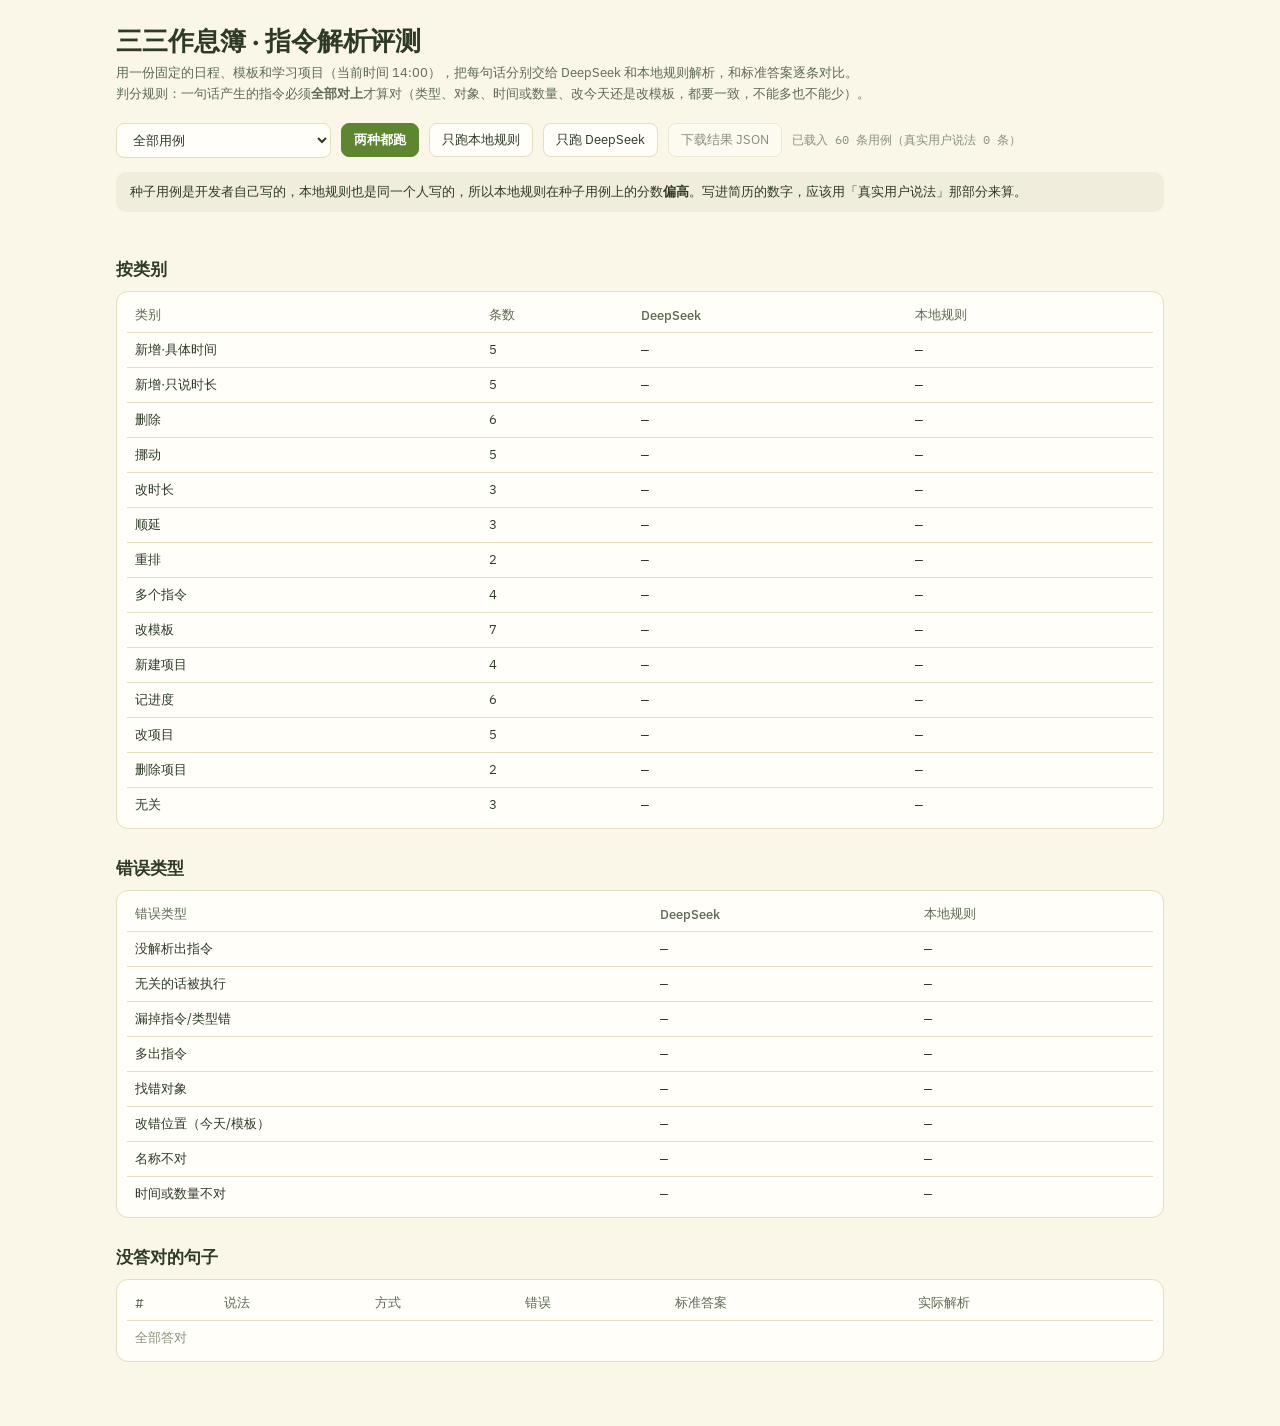
==== eval/index.html @ c24eb3aa "新增指令解析评测集；修复「往后排」被误判为改模板 评测（eval/）： - 固定场景（一天日程、基础模板、4 个学习项目，当前时间 14:00）+ 60 条种子用例，覆盖 14 类指令 - 评测页逐条" ====
<!doctype html>
<html lang="zh-CN">
<head>
<meta charset="utf-8">
<meta name="viewport" content="width=device-width,initial-scale=1">
<title>作息簿指令评测</title>
<link rel="stylesheet" href="https://fonts.googleapis.com/css2?family=Fraunces:wght@600&family=IBM+Plex+Sans:wght@400;500;600&family=IBM+Plex+Mono:wght@400;500&display=swap">
<style>
:root{
  --bg:#FAF6E8; --surface:#FFFEF9; --surface-2:#EDF0DD; --ink:#2E3A26; --ink-soft:#5F6A54; --ink-faint:#8A927C;
  --line:#E4DDBE; --accent:#5E8530; --accent-soft:#DCE7C8; --danger:#A8473A; --danger-soft:#F3E1DC; --warn:#8A6D12;
  --font-display:'Fraunces',Georgia,'Songti SC',serif; --font-body:'IBM Plex Sans','PingFang SC','Microsoft YaHei',sans-serif; --font-mono:'IBM Plex Mono',ui-monospace,monospace;
}
@media (prefers-color-scheme:dark){
  :root:not([data-theme="light"]){ --bg:#1A1F17; --surface:#22281D; --surface-2:#2A3123; --ink:#ECE8D6; --ink-soft:#B4B9A2; --ink-faint:#858C75; --line:#3A4232; --accent:#9BC96B; --accent-soft:#33402A; --danger:#E0968A; --danger-soft:#3A2621; --warn:#E0C169; }
}
:root[data-theme="dark"]{ --bg:#1A1F17; --surface:#22281D; --surface-2:#2A3123; --ink:#ECE8D6; --ink-soft:#B4B9A2; --ink-faint:#858C75; --line:#3A4232; --accent:#9BC96B; --accent-soft:#33402A; --danger:#E0968A; --danger-soft:#3A2621; --warn:#E0C169; }
*{box-sizing:border-box;}
body{margin:0;background:var(--bg);color:var(--ink);font-family:var(--font-body);font-size:14px;}
.wrap{max-width:1080px;margin:0 auto;padding:24px 16px 64px;}
h1{font-family:var(--font-display);font-weight:600;font-size:26px;margin:0;}
.sub{color:var(--ink-soft);font-size:13px;margin-top:4px;line-height:1.6;}
.controls{display:flex;flex-wrap:wrap;gap:10px;align-items:center;margin:18px 0 6px;}
button,select{border:1px solid var(--line);background:var(--surface);color:var(--ink);border-radius:8px;padding:7px 12px;font-family:var(--font-body);font-size:13px;cursor:pointer;}
button.primary{background:var(--accent);border-color:var(--accent);color:#fff;font-weight:600;}
button:disabled{opacity:.55;cursor:default;}
.status{font-family:var(--font-mono);font-size:12px;color:var(--ink-faint);}
.notice{margin:14px 0 0;padding:10px 14px;border-radius:10px;font-size:13px;line-height:1.6;background:color-mix(in srgb, var(--warn) 12%, var(--surface));}
.tiles{display:grid;grid-template-columns:repeat(auto-fill,minmax(230px,1fr));gap:12px;margin-top:18px;}
.tile{background:var(--surface);border:1px solid var(--line);border-radius:12px;padding:14px 16px;}
.tile .l{font-size:12.5px;color:var(--ink-soft);}
.tile .v{font-family:var(--font-mono);font-size:28px;font-weight:500;margin-top:6px;}
.tile .h{font-size:11.5px;color:var(--ink-faint);margin-top:4px;}
h2{font-family:var(--font-display);font-weight:600;font-size:17px;margin:28px 0 10px;}
.card{background:var(--surface);border:1px solid var(--line);border-radius:12px;padding:6px 10px;overflow-x:auto;}
table{width:100%;border-collapse:collapse;font-size:12.5px;}
th{text-align:left;font-weight:500;color:var(--ink-soft);border-bottom:1px solid var(--line);padding:8px;white-space:nowrap;}
td{border-bottom:1px solid var(--line);padding:8px;vertical-align:top;}
tr:last-child td{border-bottom:none;}
td.num{font-family:var(--font-mono);white-space:nowrap;}
.bar{display:inline-block;height:8px;border-radius:0 4px 4px 0;background:var(--accent);vertical-align:middle;margin-right:6px;}
.ok{color:var(--accent);font-weight:600;}
.bad{color:var(--danger);font-weight:600;}
.tag{display:inline-block;font-size:11px;border-radius:5px;padding:1px 6px;background:var(--danger-soft);color:var(--danger);white-space:nowrap;margin:1px 2px 1px 0;}
.tag.soft{background:var(--surface-2);color:var(--ink-soft);}
.ops{font-family:var(--font-mono);font-size:11.5px;color:var(--ink-soft);line-height:1.6;}
iframe{position:absolute;width:1px;height:1px;left:-9999px;border:0;}
</style>
</head>
<body>
<div class="wrap">
  <h1>三三作息簿 · 指令解析评测</h1>
  <div class="sub">用一份固定的日程、模板和学习项目（当前时间 14:00），把每句话分别交给 DeepSeek 和本地规则解析，和标准答案逐条对比。<br>
    判分规则：一句话产生的指令必须<b>全部对上</b>才算对（类型、对象、时间或数量、改今天还是改模板，都要一致，不能多也不能少）。</div>
  <div class="controls">
    <select id="who"><option value="all">全部用例</option><option value="seed">只看种子用例（开发者写的）</option><option value="user">只看真实用户说法</option></select>
    <button class="primary" id="runBoth">两种都跑</button>
    <button id="runLocal">只跑本地规则</button>
    <button id="runLlm">只跑 DeepSeek</button>
    <button id="download" disabled>下载结果 JSON</button>
    <span class="status" id="status">准备中…</span>
  </div>
  <div class="notice" id="notice">种子用例是开发者自己写的，本地规则也是同一个人写的，所以本地规则在种子用例上的分数<b>偏高</b>。写进简历的数字，应该用「真实用户说法」那部分来算。</div>

  <div class="tiles" id="tiles"></div>
  <h2>按类别</h2>
  <div class="card"><table><thead><tr><th>类别</th><th>条数</th><th>DeepSeek</th><th>本地规则</th></tr></thead><tbody id="byCat"></tbody></table></div>
  <h2>错误类型</h2>
  <div class="card"><table><thead><tr><th>错误类型</th><th>DeepSeek</th><th>本地规则</th></tr></thead><tbody id="byErr"></tbody></table></div>
  <h2>没答对的句子</h2>
  <div class="card"><table><thead><tr><th>#</th><th>说法</th><th>方式</th><th>错误</th><th>标准答案</th><th>实际解析</th></tr></thead><tbody id="fails"></tbody></table></div>
</div>
<iframe id="app" src="../index.html?eval=1"></iframe>
<script>
(function(){
  var $ = function(id){ return document.getElementById(id); };
  var data = null, api = null, fixture = null, results = {local:null, llm:null};
  var MODE_NAME = {llm:'DeepSeek', local:'本地规则'};

  function esc(s){ return String(s==null?'':s).replace(/[&<>"]/g, function(c){ return {'&':'&amp;','<':'&lt;','>':'&gt;','"':'&quot;'}[c]; }); }
  function resolveDeadline(v){
    if(!v) return v;
    if(v==='monthEnd'){ var d = new Date(); return api.dateKeyIn(Math.round((new Date(d.getFullYear(), d.getMonth()+1, 0) - new Date(d.getFullYear(), d.getMonth(), d.getDate()))/86400000)); }
    if(/^\+\d+$/.test(v)) return api.dateKeyIn(+v.slice(1));
    if(/^\d{2}-\d{2}$/.test(v)){ var y = new Date().getFullYear(), k = y+'-'+v; return k < api.today() ? (y+1)+'-'+v : k; }
    return v;
  }
  function nameOf(id){ return fixture.names[id] || id; }
  function toMin(s){ var p = String(s).split(':'); return (+p[0])*60 + (+p[1]); }
  function scopeOf(op){ return /^project_/.test(op.op) ? 'project' : (op.scope==='template' ? 'template' : 'day'); }

  // which expected fields an op gets wrong (empty list = it matches)
  function diff(spec, op){
    var bad = [];
    if(spec.op !== op.op) return ['op'];
    if(!/^project_/.test(spec.op) && (spec.scope||'day') !== scopeOf(op)) bad.push('scope');
    if(spec.target && nameOf(op.id) !== spec.target) bad.push('target');
    if(spec.project && nameOf(op.id) !== spec.project) bad.push('target');
    if(spec['name~'] && !spec['name~'].some(function(k){ return String(op.name||'').indexOf(k) >= 0; })) bad.push('name');
    ['start','end','unit','category','value','amount','dailyTarget','total','current'].forEach(function(k){
      if(spec[k]==null) return;
      if(k==='start' || k==='end'){ if(!op[k] || toMin(op[k]) !== toMin(spec[k])) bad.push(k); }
      else if(Array.isArray(spec[k]) ? spec[k].indexOf(op[k]) < 0 : op[k] !== spec[k]) bad.push(k); // a list = any of these is fine
    });
    if(spec.minutes!=null){
      var m = op.minutes!=null ? op.minutes : (op.start && op.end ? toMin(op.end)-toMin(op.start) : null);
      if(m !== spec.minutes) bad.push('minutes');
    }
    if(spec.deadline && [].concat(spec.deadline).map(resolveDeadline).indexOf(op.deadline) < 0) bad.push('deadline');
    return bad;
  }
  var ERR_NAME = {none:'没解析出指令', extra_on_irrelevant:'无关的话被执行', missing:'漏掉指令/类型错', extra:'多出指令',
                  target:'找错对象', scope:'改错位置（今天/模板）', name:'名称不对', param:'时间或数量不对'};
  function judge(expect, ops){
    if(!expect.length) return ops.length ? {ok:false, errs:['extra_on_irrelevant']} : {ok:true, errs:[]};
    if(!ops.length) return {ok:false, errs:['none']};
    var used = ops.map(function(){ return false; }), errs = [];
    expect.forEach(function(spec){
      var hit = ops.findIndex(function(op, i){ return !used[i] && !diff(spec, op).length; });
      if(hit >= 0){ used[hit] = true; return; }
      // nearest op of the same type tells us what went wrong
      var near = ops.findIndex(function(op, i){ return !used[i] && op.op===spec.op; });
      if(near < 0){ errs.push('missing'); return; }
      used[near] = true;
      var d = diff(spec, ops[near]);
      errs.push(d.indexOf('target')>=0 ? 'target' : d.indexOf('scope')>=0 ? 'scope' : d.indexOf('name')>=0 ? 'name' : 'param');
    });
    if(used.some(function(u){ return !u; })) errs.push('extra');
    return {ok:!errs.length, errs:errs};
  }
  function judgeCase(c, ops){
    var options = c.alt || [c.expect];
    var best = null;
    options.forEach(function(exp){ var j = judge(exp, ops); if(!best || (j.ok && !best.ok) || j.errs.length < best.errs.length) best = j; });
    return best;
  }

  function describe(op){
    var sc = op.scope==='template' ? ' [模板]' : '';
    var n = op.id ? '「'+nameOf(op.id)+'」' : (op.name ? '「'+op.name+'」' : '');
    switch(op.op){
      case 'add': return '新增'+n+(op.start ? ' '+op.start+(op.end ? '–'+op.end : '') : '')+(op.minutes ? ' '+op.minutes+'分钟' : '')+sc;
      case 'move': return '挪动'+n+' → '+op.start+sc;
      case 'resize': return '改时长'+n+' '+op.minutes+'分钟'+sc;
      case 'remove': return '删除'+n+sc;
      case 'delay': return '顺延 '+op.minutes+'分钟';
      case 'replan': return '没做完的往后排';
      case 'project_add': return '新项目'+n+' '+op.total+(op.unit||'')+(op.current ? ' 已完成'+op.current : '')+(op.deadline ? ' 截止'+op.deadline : '');
      case 'project_progress': return '记进度'+n+(op.value!=null ? ' =' + op.value : ' +' + op.amount);
      case 'project_update': return '改项目'+n+['deadline','dailyTarget','total','category','name'].filter(function(k){ return op[k]!=null; }).map(function(k){ return ' '+k+'='+op[k]; }).join('');
      case 'project_remove': return '删项目'+n;
    }
    return JSON.stringify(op);
  }
  function describeSpec(s){
    var o = {op:s.op, scope:s.scope, name:s['name~'] ? s['name~'].join('/') : undefined};
    ['start','end','minutes','unit','category','value','amount','dailyTarget','total','current'].forEach(function(k){ if(s[k]!=null) o[k] = s[k]; });
    if(s.deadline) o.deadline = [].concat(s.deadline).map(resolveDeadline).join('/');
    if(Array.isArray(s.unit)) o.unit = s.unit.join('/');
    var label = s.target || s.project;
    var t = describe(o);
    return label ? t.replace(/^(新增|挪动|改时长|删除|记进度|改项目|删项目)/, '$1「'+label+'」') : t;
  }

  function selected(){
    var who = $('who').value;
    return data.cases.filter(function(c){ return who==='all' || (c.author||'seed')===who; });
  }
  function run(modes){
    ['runBoth','runLocal','runLlm'].forEach(function(id){ $(id).disabled = true; });
    var cases = selected(), queue = [];
    modes.forEach(function(m){ results[m] = {mode:m, at:new Date().toISOString(), rows:[]}; cases.forEach(function(c){ queue.push([m, c]); }); });
    var done = 0;
    function next(){
      if(!queue.length){
        $('status').textContent = '完成：'+done+' 次解析';
        ['runBoth','runLocal','runLlm'].forEach(function(id){ $(id).disabled = false; });
        $('download').disabled = false;
        render(); return;
      }
      var job = queue.shift(), m = job[0], c = job[1];
      $('status').textContent = MODE_NAME[m]+' · '+(++done)+'/'+(done+queue.length)+' · '+c.text;
      api.parse(c.text, {mode:m, view:c.view, now:fixture.now, day:fixture.day}).then(function(r){
        var j = judgeCase(c, r.ops);
        results[m].rows.push({id:c.id, cat:c.cat, author:c.author||'seed', text:c.text, view:c.view, ok:j.ok, errs:j.errs, ops:r.ops, reply:r.reply, ms:r.ms});
      }).catch(function(e){
        results[m].rows.push({id:c.id, cat:c.cat, author:c.author||'seed', text:c.text, view:c.view, ok:false, errs:['none'], ops:[], error:String(e)});
      }).then(function(){ render(); setTimeout(next, m==='llm' ? 150 : 0); });
    }
    next();
  }

  function pct(a, b){ return b ? Math.round(a/b*1000)/10 + '%' : '—'; }
  function render(){
    var tiles = [];
    ['llm','local'].forEach(function(m){
      var r = results[m]; if(!r) return;
      var ok = r.rows.filter(function(x){ return x.ok; }).length, n = r.rows.length;
      var ms = r.rows.map(function(x){ return x.ms; }).filter(function(v){ return v!=null; }).sort(function(a,b){ return a-b; });
      tiles.push('<div class="tile"><div class="l">'+MODE_NAME[m]+' · 全对率</div><div class="v">'+pct(ok,n)+'</div><div class="h">'+ok+' / '+n+' 句完全正确'+(ms.length ? ' · 耗时中位数 '+(m==='llm' ? (ms[Math.floor(ms.length/2)]/1000).toFixed(1)+' 秒' : ms[Math.floor(ms.length/2)]+' 毫秒') : '')+'</div></div>');
    });
    $('tiles').innerHTML = tiles.join('');

    var cats = []; data.cases.forEach(function(c){ if(cats.indexOf(c.cat)<0) cats.push(c.cat); });
    $('byCat').innerHTML = cats.map(function(cat){
      var cell = function(m){
        var r = results[m]; if(!r) return '<td class="num">—</td>';
        var rows = r.rows.filter(function(x){ return x.cat===cat; }); if(!rows.length) return '<td class="num">—</td>';
        var ok = rows.filter(function(x){ return x.ok; }).length;
        return '<td class="num"><span class="bar" style="width:'+Math.round(ok/rows.length*80)+'px"></span>'+ok+'/'+rows.length+'</td>';
      };
      var n = selected().filter(function(c){ return c.cat===cat; }).length;
      return n ? '<tr><td>'+esc(cat)+'</td><td class="num">'+n+'</td>'+cell('llm')+cell('local')+'</tr>' : '';
    }).join('');

    var errKeys = Object.keys(ERR_NAME);
    $('byErr').innerHTML = errKeys.map(function(k){
      var cnt = function(m){ var r = results[m]; if(!r) return '—'; return r.rows.reduce(function(s,x){ return s + x.errs.filter(function(e){ return e===k; }).length; }, 0); };
      var a = cnt('llm'), b = cnt('local');
      return (a || b) ? '<tr><td>'+ERR_NAME[k]+'</td><td class="num">'+a+'</td><td class="num">'+b+'</td></tr>' : '';
    }).join('') || '<tr><td colspan="3" style="color:var(--ink-faint)">还没有错误</td></tr>';

    var byId = {}; data.cases.forEach(function(c){ byId[c.id] = c; });
    var fails = [];
    ['llm','local'].forEach(function(m){ var r = results[m]; if(r) r.rows.forEach(function(x){ if(!x.ok) fails.push([m, x]); }); });
    fails.sort(function(a,b){ return a[1].id-b[1].id || (a[0]<b[0]?-1:1); });
    $('fails').innerHTML = fails.map(function(f){
      var m = f[0], x = f[1], c = byId[x.id];
      var exp = (c.alt ? c.alt.map(function(a){ return a.map(describeSpec).join('；') || '（不执行任何操作）'; }).join(' 或 ') : (c.expect.map(describeSpec).join('<br>') || '（不执行任何操作）'));
      return '<tr><td class="num">'+x.id+'</td><td>'+esc(x.text)+'<br><span class="tag soft">'+esc(x.cat)+'</span>'+(x.author==='user' ? '<span class="tag soft">真实用户</span>' : '')+'</td>'+
        '<td>'+MODE_NAME[m]+'</td><td>'+x.errs.map(function(e){ return '<span class="tag">'+ERR_NAME[e]+'</span>'; }).join('')+'</td>'+
        '<td class="ops">'+exp+'</td><td class="ops">'+(x.ops.length ? x.ops.map(function(o){ return esc(describe(o)); }).join('<br>') : (x.error ? esc(x.error) : '（没有）'))+'</td></tr>';
    }).join('') || '<tr><td colspan="6" style="color:var(--ink-faint)">全部答对</td></tr>';
    window.__evalResults = results;
  }

  $('runBoth').addEventListener('click', function(){ run(['llm','local']); });
  $('runLocal').addEventListener('click', function(){ run(['local']); });
  $('runLlm').addEventListener('click', function(){ run(['llm']); });
  $('who').addEventListener('change', render);
  $('download').addEventListener('click', function(){
    var blob = new Blob([JSON.stringify({cases:data.cases.length, results:results}, null, 2)], {type:'application/json'});
    var a = document.createElement('a'); a.href = URL.createObjectURL(blob); a.download = 'eval-results-'+new Date().toISOString().slice(0,10)+'.json'; a.click();
  });

  // wait for both the cases file and the app's eval hook
  Promise.all([
    fetch('cases.json').then(function(r){ return r.json(); }),
    new Promise(function(resolve){
      var t = setInterval(function(){
        var w = $('app').contentWindow;
        if(w && w.__sansanTest){ clearInterval(t); resolve(w.__sansanTest); }
      }, 100);
    })
  ]).then(function(res){
    data = res[0]; api = res[1];
    var f = data.fixture, names = {};
    var proj = f.projects.map(function(p){ var q = {}; for(var k in p) q[k] = p[k]; q.deadline = resolveDeadline(p.deadline); return q; });
    f.day.concat(f.template).concat(proj).forEach(function(a){ names[a.id] = a.name; });
    fixture = {now:f.now, day:f.day, names:names};
    api.setFixture({template:f.template, projects:proj});
    var nUser = data.cases.filter(function(c){ return c.author==='user'; }).length;
    $('status').textContent = '已载入 '+data.cases.length+' 条用例（真实用户说法 '+nUser+' 条）';
    render();
  }).catch(function(e){ $('status').textContent = '载入失败：'+e; });
})();
</script>
</body>
</html>
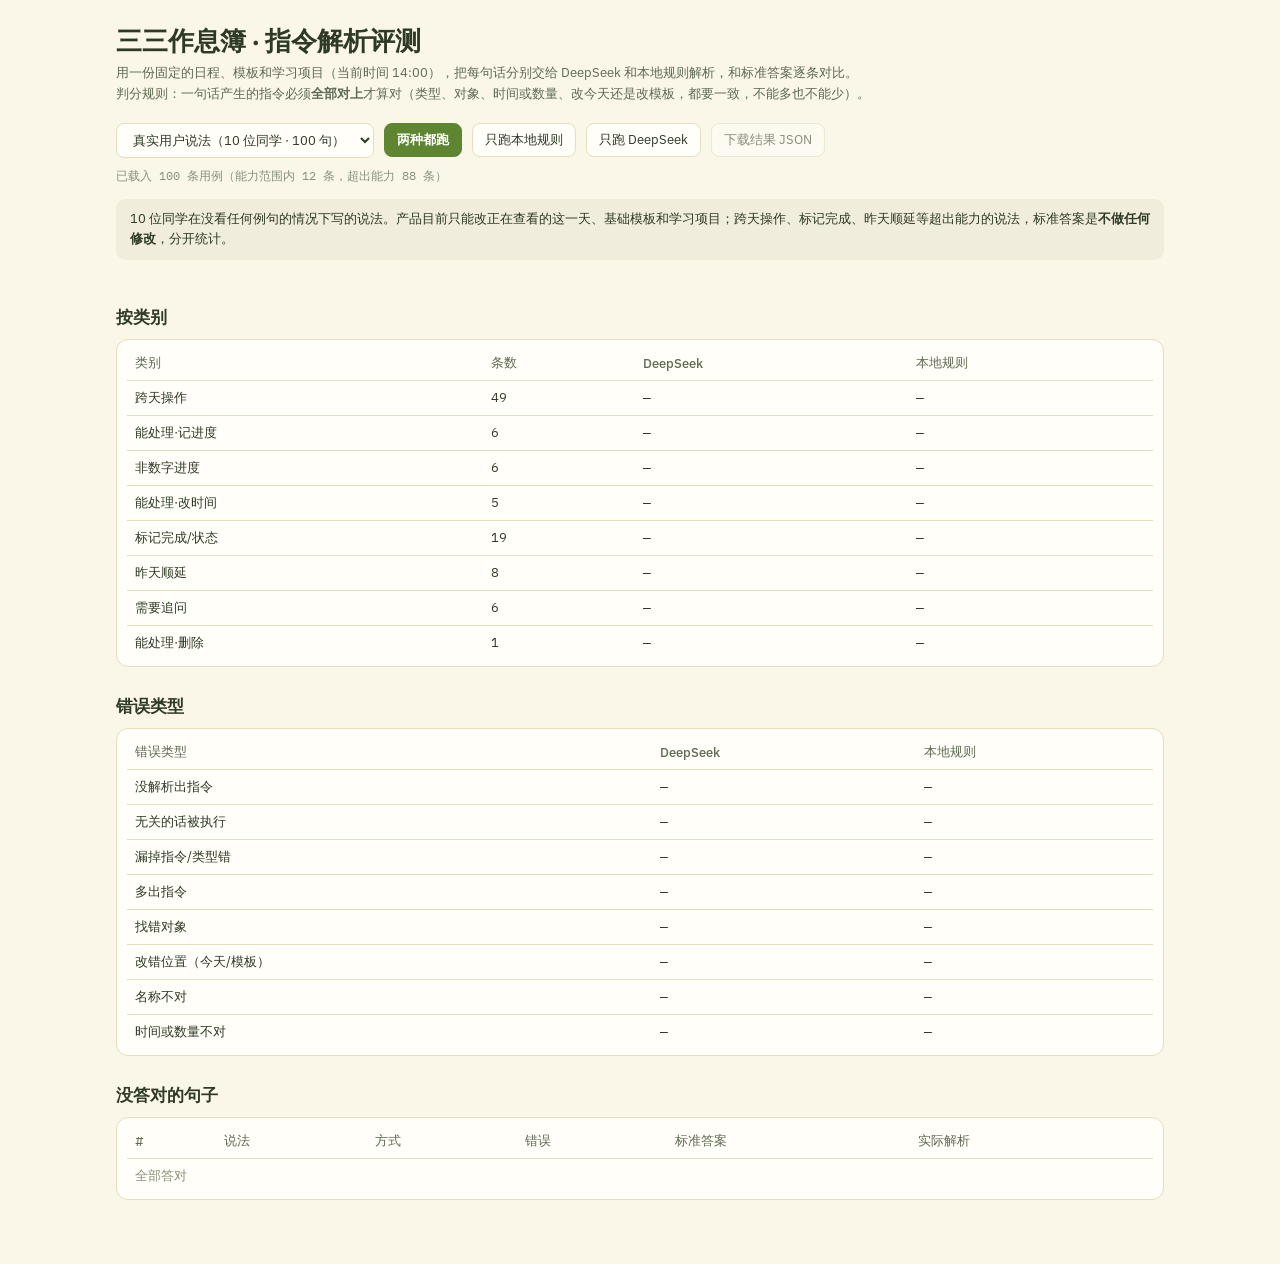
==== commit f4ece1cb: "新增 100 条真实用户说法评测；规则层加日期检查 评测： - eval/cases_user.json：10 位同学写的 100 条说法 + 学生场景；超出产品能力的说法，标准答案为不做任何修改 -" ====
--- a/eval/index.html
+++ b/eval/index.html
@@ -53,14 +53,14 @@
   <div class="sub">用一份固定的日程、模板和学习项目（当前时间 14:00），把每句话分别交给 DeepSeek 和本地规则解析，和标准答案逐条对比。<br>
     判分规则：一句话产生的指令必须<b>全部对上</b>才算对（类型、对象、时间或数量、改今天还是改模板，都要一致，不能多也不能少）。</div>
   <div class="controls">
-    <select id="who"><option value="all">全部用例</option><option value="seed">只看种子用例（开发者写的）</option><option value="user">只看真实用户说法</option></select>
+    <select id="suite"><option value="cases_user.json">真实用户说法（10 位同学 · 100 句）</option><option value="cases.json">种子用例（开发者编写 · 60 句）</option></select>
     <button class="primary" id="runBoth">两种都跑</button>
     <button id="runLocal">只跑本地规则</button>
     <button id="runLlm">只跑 DeepSeek</button>
     <button id="download" disabled>下载结果 JSON</button>
     <span class="status" id="status">准备中…</span>
   </div>
-  <div class="notice" id="notice">种子用例是开发者自己写的，本地规则也是同一个人写的，所以本地规则在种子用例上的分数<b>偏高</b>。写进简历的数字，应该用「真实用户说法」那部分来算。</div>
+  <div class="notice" id="notice"></div>
 
   <div class="tiles" id="tiles"></div>
   <h2>按类别</h2>
@@ -94,7 +94,7 @@
     var bad = [];
     if(spec.op !== op.op) return ['op'];
     if(!/^project_/.test(spec.op) && (spec.scope||'day') !== scopeOf(op)) bad.push('scope');
-    if(spec.target && nameOf(op.id) !== spec.target) bad.push('target');
+    if(spec.target && [].concat(spec.target).indexOf(nameOf(op.id)) < 0) bad.push('target');
     if(spec.project && nameOf(op.id) !== spec.project) bad.push('target');
     if(spec['name~'] && !spec['name~'].some(function(k){ return String(op.name||'').indexOf(k) >= 0; })) bad.push('name');
     ['start','end','unit','category','value','amount','dailyTarget','total','current'].forEach(function(k){
@@ -157,15 +157,25 @@
     ['start','end','minutes','unit','category','value','amount','dailyTarget','total','current'].forEach(function(k){ if(s[k]!=null) o[k] = s[k]; });
     if(s.deadline) o.deadline = [].concat(s.deadline).map(resolveDeadline).join('/');
     if(Array.isArray(s.unit)) o.unit = s.unit.join('/');
-    var label = s.target || s.project;
+    var label = s.target ? [].concat(s.target).join('/') : s.project;
     var t = describe(o);
     return label ? t.replace(/^(新增|挪动|改时长|删除|记进度|改项目|删项目)/, '$1「'+label+'」') : t;
   }
 
-  function selected(){
-    var who = $('who').value;
-    return data.cases.filter(function(c){ return who==='all' || (c.author||'seed')===who; });
-  }
+  function selected(){ return data.cases; }
+  // a case can tweak the fixed day, e.g. one person's reading block starts at 07:30 instead of 07:00
+  function dayFor(c){
+    if(!c.patch) return fixture.day;
+    return fixture.day.map(function(a){
+      var p = c.patch.filter(function(x){ return x.name===a.name; })[0];
+      if(!p) return a;
+      var b = {}; for(var k in a) b[k] = a[k];
+      b.start = p.start; b.end = p.end;
+      return b;
+    });
+  }
+  // "can handle" = the reference answer does something; "beyond scope" = it should change nothing
+  function inScope(c){ return (c.alt || [c.expect]).some(function(e){ return e.length > 0; }); }
   function run(modes){
     ['runBoth','runLocal','runLlm'].forEach(function(id){ $(id).disabled = true; });
     var cases = selected(), queue = [];
@@ -180,11 +190,11 @@
       }
       var job = queue.shift(), m = job[0], c = job[1];
       $('status').textContent = MODE_NAME[m]+' · '+(++done)+'/'+(done+queue.length)+' · '+c.text;
-      api.parse(c.text, {mode:m, view:c.view, now:fixture.now, day:fixture.day}).then(function(r){
+      api.parse(c.text, {mode:m, view:c.view, now:fixture.now, day:dayFor(c)}).then(function(r){
         var j = judgeCase(c, r.ops);
-        results[m].rows.push({id:c.id, cat:c.cat, author:c.author||'seed', text:c.text, view:c.view, ok:j.ok, errs:j.errs, ops:r.ops, reply:r.reply, ms:r.ms});
+        results[m].rows.push({id:c.id, cat:c.cat, author:c.author||'seed', inScope:inScope(c), text:c.text, view:c.view, ok:j.ok, errs:j.errs, ops:r.ops, reply:r.reply, ms:r.ms});
       }).catch(function(e){
-        results[m].rows.push({id:c.id, cat:c.cat, author:c.author||'seed', text:c.text, view:c.view, ok:false, errs:['none'], ops:[], error:String(e)});
+        results[m].rows.push({id:c.id, cat:c.cat, author:c.author||'seed', inScope:inScope(c), text:c.text, view:c.view, ok:false, errs:['none'], ops:[], error:String(e)});
       }).then(function(){ render(); setTimeout(next, m==='llm' ? 150 : 0); });
     }
     next();
@@ -198,6 +208,12 @@
       var ok = r.rows.filter(function(x){ return x.ok; }).length, n = r.rows.length;
       var ms = r.rows.map(function(x){ return x.ms; }).filter(function(v){ return v!=null; }).sort(function(a,b){ return a-b; });
       tiles.push('<div class="tile"><div class="l">'+MODE_NAME[m]+' · 全对率</div><div class="v">'+pct(ok,n)+'</div><div class="h">'+ok+' / '+n+' 句完全正确'+(ms.length ? ' · 耗时中位数 '+(m==='llm' ? (ms[Math.floor(ms.length/2)]/1000).toFixed(1)+' 秒' : ms[Math.floor(ms.length/2)]+' 毫秒') : '')+'</div></div>');
+      var ins = r.rows.filter(function(x){ return x.inScope; }), outs = r.rows.filter(function(x){ return !x.inScope; });
+      var insOk = ins.filter(function(x){ return x.ok; }).length, outsOk = outs.filter(function(x){ return x.ok; }).length;
+      if(outs.length){
+        tiles.push('<div class="tile"><div class="l">'+MODE_NAME[m]+' · 能处理的句子全对率</div><div class="v">'+pct(insOk, ins.length)+'</div><div class="h">'+insOk+' / '+ins.length+' 句（产品能力范围内）</div></div>');
+        tiles.push('<div class="tile"><div class="l">'+MODE_NAME[m]+' · 超出能力时不乱改</div><div class="v">'+pct(outsOk, outs.length)+'</div><div class="h">'+outsOk+' / '+outs.length+' 句没有执行错误的修改</div></div>');
+      }
     });
     $('tiles').innerHTML = tiles.join('');
 
@@ -237,32 +253,41 @@
   $('runBoth').addEventListener('click', function(){ run(['llm','local']); });
   $('runLocal').addEventListener('click', function(){ run(['local']); });
   $('runLlm').addEventListener('click', function(){ run(['llm']); });
-  $('who').addEventListener('change', render);
+  $('suite').addEventListener('change', function(){ loadSuite($('suite').value); });
   $('download').addEventListener('click', function(){
     var blob = new Blob([JSON.stringify({cases:data.cases.length, results:results}, null, 2)], {type:'application/json'});
     var a = document.createElement('a'); a.href = URL.createObjectURL(blob); a.download = 'eval-results-'+new Date().toISOString().slice(0,10)+'.json'; a.click();
   });
 
-  // wait for both the cases file and the app's eval hook
-  Promise.all([
-    fetch('cases.json').then(function(r){ return r.json(); }),
-    new Promise(function(resolve){
-      var t = setInterval(function(){
-        var w = $('app').contentWindow;
-        if(w && w.__sansanTest){ clearInterval(t); resolve(w.__sansanTest); }
-      }, 100);
-    })
-  ]).then(function(res){
-    data = res[0]; api = res[1];
-    var f = data.fixture, names = {};
-    var proj = f.projects.map(function(p){ var q = {}; for(var k in p) q[k] = p[k]; q.deadline = resolveDeadline(p.deadline); return q; });
-    f.day.concat(f.template).concat(proj).forEach(function(a){ names[a.id] = a.name; });
-    fixture = {now:f.now, day:f.day, names:names};
-    api.setFixture({template:f.template, projects:proj});
-    var nUser = data.cases.filter(function(c){ return c.author==='user'; }).length;
-    $('status').textContent = '已载入 '+data.cases.length+' 条用例（真实用户说法 '+nUser+' 条）';
-    render();
-  }).catch(function(e){ $('status').textContent = '载入失败：'+e; });
+  var NOTICE = {
+    'cases.json': '种子用例是开发者自己写的，本地规则也是同一个人写的，所以本地规则在这里的分数<b>偏高</b>。对外引用请用「真实用户说法」。',
+    'cases_user.json': '10 位同学在没看任何例句的情况下写的说法。产品目前只能改正在查看的这一天、基础模板和学习项目；跨天操作、标记完成、昨天顺延等超出能力的说法，标准答案是<b>不做任何修改</b>，分开统计。'
+  };
+  // each case file carries its own fixed day, template and projects
+  function loadSuite(file){
+    results = {local:null, llm:null};
+    $('download').disabled = true;
+    $('status').textContent = '载入 '+file+'…';
+    return fetch(file+'?v='+Date.now()).then(function(r){ return r.json(); }).then(function(d){
+      data = d;
+      var f = data.fixture, names = {};
+      var proj = f.projects.map(function(p){ var q = {}; for(var k in p) q[k] = p[k]; q.deadline = resolveDeadline(p.deadline); return q; });
+      f.day.concat(f.template).concat(proj).forEach(function(a){ names[a.id] = a.name; });
+      fixture = {now:f.now, day:f.day, names:names};
+      api.setFixture({template:f.template, projects:proj});
+      $('notice').innerHTML = NOTICE[file] || '';
+      var nIn = data.cases.filter(inScope).length;
+      $('status').textContent = '已载入 '+data.cases.length+' 条用例（能力范围内 '+nIn+' 条，超出能力 '+(data.cases.length-nIn)+' 条）';
+      render();
+    }).catch(function(e){ $('status').textContent = '载入失败：'+e; });
+  }
+  // wait for the app's eval hook, then load the selected case file
+  new Promise(function(resolve){
+    var t = setInterval(function(){
+      var w = $('app').contentWindow;
+      if(w && w.__sansanTest){ clearInterval(t); resolve(w.__sansanTest); }
+    }, 100);
+  }).then(function(a){ api = a; return loadSuite($('suite').value); });
 })();
 </script>
 </body>
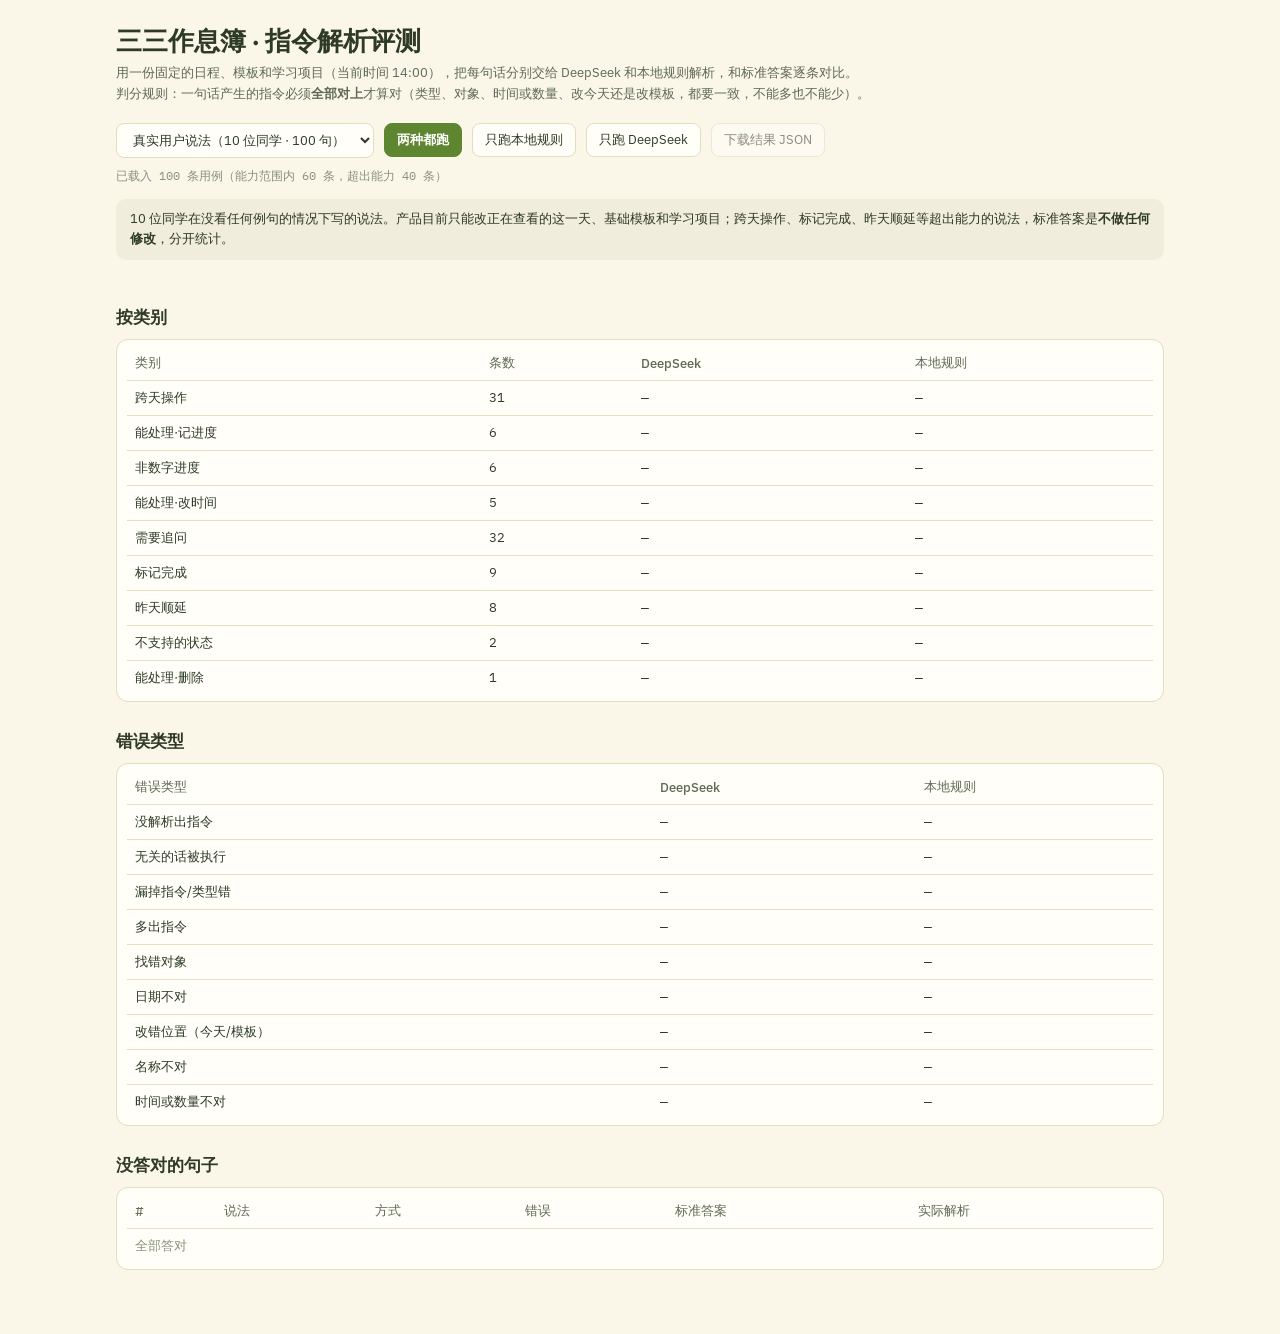
==== commit 427218b2: "支持跨天操作、标记完成、昨日顺延；规则层底线检查扩展为四条 能力（依据 100 条真实说法的覆盖分析）： - 跨天：指令带用户原话里的日期说法，由规则换算成具体日期；其他日子按名称查找活动；   跨天" ====
--- a/eval/index.html
+++ b/eval/index.html
@@ -94,9 +94,21 @@
     var bad = [];
     if(spec.op !== op.op) return ['op'];
     if(!/^project_/.test(spec.op) && (spec.scope||'day') !== scopeOf(op)) bad.push('scope');
-    if(spec.target && [].concat(spec.target).indexOf(nameOf(op.id)) < 0) bad.push('target');
+    // today's items come back as ids, another day's as names
+    var opName = op.id ? nameOf(op.id) : String(op.name||'');
+    if(spec.target && ![].concat(spec.target).some(function(t){ return opName===t || (op.name && opName.indexOf(t)>=0); })) bad.push('target');
     if(spec.project && nameOf(op.id) !== spec.project) bad.push('target');
-    if(spec['name~'] && !spec['name~'].some(function(k){ return String(op.name||'').indexOf(k) >= 0; })) bad.push('name');
+    if(spec['name~'] && !spec['name~'].some(function(k){ return opName.indexOf(k) >= 0; })) bad.push('name');
+    // which day: compare the dates the rules work out, not the wording ("周五" vs "这周五")
+    var dayOf = function(p){ return p ? api.resolveDay(p) : null; };
+    var today = api.today();
+    var opDay = dayOf(op.day) || today, specDays = spec.day ? [].concat(spec.day).map(dayOf) : [today];
+    if(!/^project_/.test(spec.op) && spec.op!=='carry_over' && specDays.indexOf(opDay) < 0) bad.push('day');
+    if(spec.toDay && [].concat(spec.toDay).map(dayOf).indexOf(dayOf(op.toDay)) < 0) bad.push('day');
+    if(!spec.toDay && op.toDay && dayOf(op.toDay) !== opDay) bad.push('day');
+    if(spec.from && !(dayOf(op.from) && dayOf(op.from)===dayOf(spec.from)) && String(op.from||'').indexOf(spec.from) < 0) bad.push('day');
+    if(spec.all!=null && !!op.all !== spec.all) bad.push('target');
+    if(spec.done!=null && (op.done!==false) !== spec.done) bad.push('param');
     ['start','end','unit','category','value','amount','dailyTarget','total','current'].forEach(function(k){
       if(spec[k]==null) return;
       if(k==='start' || k==='end'){ if(!op[k] || toMin(op[k]) !== toMin(spec[k])) bad.push(k); }
@@ -110,7 +122,7 @@
     return bad;
   }
   var ERR_NAME = {none:'没解析出指令', extra_on_irrelevant:'无关的话被执行', missing:'漏掉指令/类型错', extra:'多出指令',
-                  target:'找错对象', scope:'改错位置（今天/模板）', name:'名称不对', param:'时间或数量不对'};
+                  target:'找错对象', day:'日期不对', scope:'改错位置（今天/模板）', name:'名称不对', param:'时间或数量不对'};
   function judge(expect, ops){
     if(!expect.length) return ops.length ? {ok:false, errs:['extra_on_irrelevant']} : {ok:true, errs:[]};
     if(!ops.length) return {ok:false, errs:['none']};
@@ -123,7 +135,7 @@
       if(near < 0){ errs.push('missing'); return; }
       used[near] = true;
       var d = diff(spec, ops[near]);
-      errs.push(d.indexOf('target')>=0 ? 'target' : d.indexOf('scope')>=0 ? 'scope' : d.indexOf('name')>=0 ? 'name' : 'param');
+      errs.push(d.indexOf('target')>=0 ? 'target' : d.indexOf('day')>=0 ? 'day' : d.indexOf('scope')>=0 ? 'scope' : d.indexOf('name')>=0 ? 'name' : 'param');
     });
     if(used.some(function(u){ return !u; })) errs.push('extra');
     return {ok:!errs.length, errs:errs};
@@ -138,7 +150,13 @@
   function describe(op){
     var sc = op.scope==='template' ? ' [模板]' : '';
     var n = op.id ? '「'+nameOf(op.id)+'」' : (op.name ? '「'+op.name+'」' : '');
+    var d = op.day ? '['+op.day+'] ' : '';
+    return d + describeOne(op, n, sc) + (op.toDay ? ' → '+op.toDay : '');
+  }
+  function describeOne(op, n, sc){
     switch(op.op){
+      case 'mark_done': return (op.done===false ? '取消完成' : '标记完成')+(op.all ? '（全部）' : n);
+      case 'carry_over': return '把'+(op.from||'')+'没做完的'+(op.names ? '「'+op.names.join('、')+'」' : '')+'顺延到今天'+(op.after ? ' '+op.after+'后' : '');
       case 'add': return '新增'+n+(op.start ? ' '+op.start+(op.end ? '–'+op.end : '') : '')+(op.minutes ? ' '+op.minutes+'分钟' : '')+sc;
       case 'move': return '挪动'+n+' → '+op.start+sc;
       case 'resize': return '改时长'+n+' '+op.minutes+'分钟'+sc;
@@ -157,9 +175,13 @@
     ['start','end','minutes','unit','category','value','amount','dailyTarget','total','current'].forEach(function(k){ if(s[k]!=null) o[k] = s[k]; });
     if(s.deadline) o.deadline = [].concat(s.deadline).map(resolveDeadline).join('/');
     if(Array.isArray(s.unit)) o.unit = s.unit.join('/');
+    ['day','toDay'].forEach(function(k){ if(s[k]) o[k] = [].concat(s[k]).join('/'); });
+    if(s.from) o.from = s.from;
+    if(s.all) o.all = true;
+    if(s.done===false) o.done = false;
     var label = s.target ? [].concat(s.target).join('/') : s.project;
     var t = describe(o);
-    return label ? t.replace(/^(新增|挪动|改时长|删除|记进度|改项目|删项目)/, '$1「'+label+'」') : t;
+    return label ? t.replace(/(新增|挪动|改时长|删除|记进度|改项目|删项目|标记完成|取消完成)/, '$1「'+label+'」') : t;
   }
 
   function selected(){ return data.cases; }
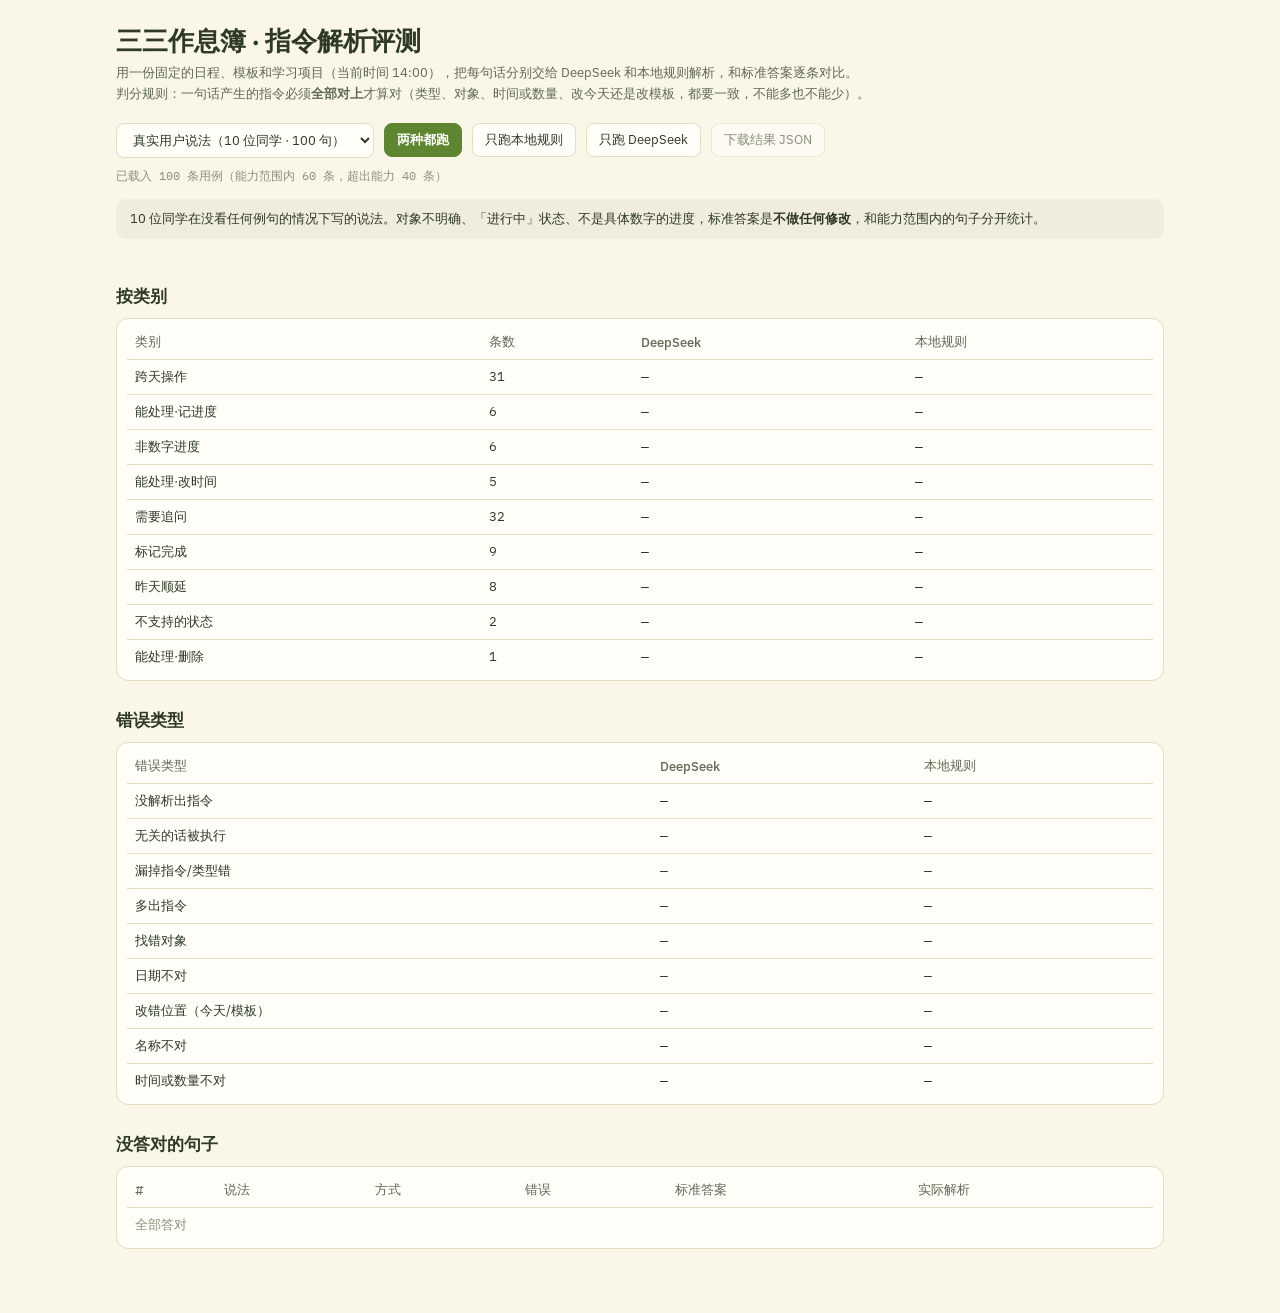
==== commit 6562c5c4: "Demo 匿名使用数据接入线上看板；文档改为只呈现结果 - Demo 把操作和 AI 指令匿名发到线上数据后端，可在「提醒与隐私」里关闭 - PRD、README、评测报告和评测页只写最终结果  Co" ====
--- a/eval/index.html
+++ b/eval/index.html
@@ -70,7 +70,7 @@
   <h2>没答对的句子</h2>
   <div class="card"><table><thead><tr><th>#</th><th>说法</th><th>方式</th><th>错误</th><th>标准答案</th><th>实际解析</th></tr></thead><tbody id="fails"></tbody></table></div>
 </div>
-<iframe id="app" src="../index.html?eval=1"></iframe>
+<iframe id="app" src="../engine.html?eval=1"></iframe>
 <script>
 (function(){
   var $ = function(id){ return document.getElementById(id); };
@@ -282,8 +282,8 @@
   });
 
   var NOTICE = {
-    'cases.json': '种子用例是开发者自己写的，本地规则也是同一个人写的，所以本地规则在这里的分数<b>偏高</b>。对外引用请用「真实用户说法」。',
-    'cases_user.json': '10 位同学在没看任何例句的情况下写的说法。产品目前只能改正在查看的这一天、基础模板和学习项目；跨天操作、标记完成、昨天顺延等超出能力的说法，标准答案是<b>不做任何修改</b>，分开统计。'
+    'cases.json': '60 条种子用例，覆盖 14 类指令，用于回归测试。',
+    'cases_user.json': '10 位同学在没看任何例句的情况下写的说法。对象不明确、「进行中」状态、不是具体数字的进度，标准答案是<b>不做任何修改</b>，和能力范围内的句子分开统计。'
   };
   // each case file carries its own fixed day, template and projects
   function loadSuite(file){
